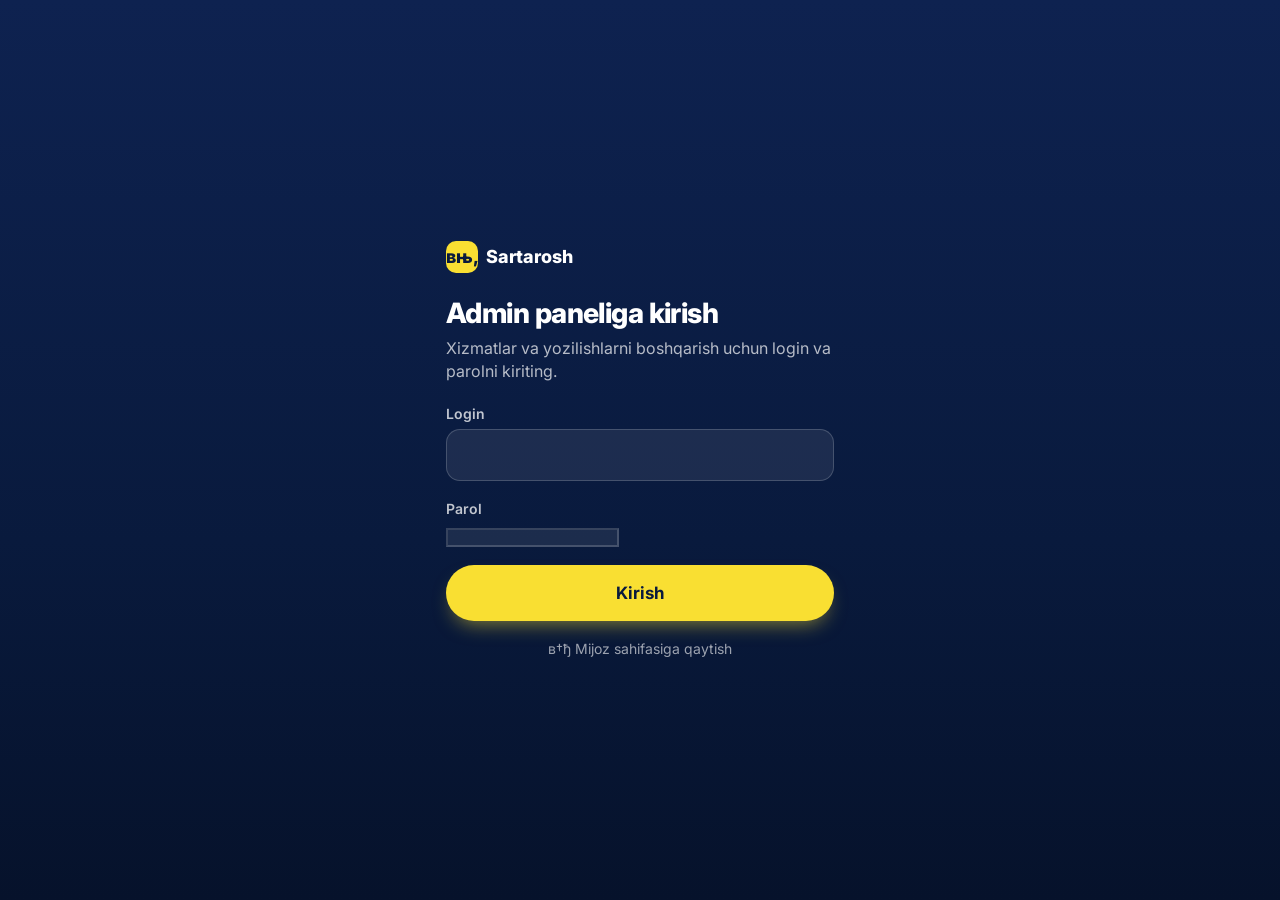
==== admin.html @ 55377b4f "Simplify: static site for GitHub Pages, remove server" ====
﻿<!doctype html>
<html lang="uz">
<head>
<meta charset="utf-8">
<meta name="viewport" content="width=device-width, initial-scale=1">
<title>Admin kirish вЂ“ Sartarosh</title>
<link rel="preconnect" href="https://fonts.googleapis.com">
<link href="https://fonts.googleapis.com/css2?family=Inter:wght@400;500;600;700;800&display=swap" rel="stylesheet">
<link rel="stylesheet" href="style.css">
<link rel="stylesheet" href="admin.css">
</head>
<body class="login">
<main class="box">
  <div class="logo"><span class="mark">вњ‚</span>Sartarosh</div>
  <h1>Admin paneliga kirish</h1>
  <p class="lead">Xizmatlar va yozilishlarni boshqarish uchun login va parolni kiriting.</p>

  <form id="form" novalidate>
    <div class="field" id="f-login">
      <label for="login">Login</label>
      <input id="login" type="text" autocomplete="username" autocapitalize="none">
      <div class="err" hidden></div>
    </div>
    <div class="field" id="f-pass">
      <label for="pass">Parol</label>
      <input id="pass" type="password" autocomplete="current-password">
      <div class="err" hidden></div>
    </div>
    <div id="auth-err" class="err" hidden style="margin:-4px 0 14px;font-size:14px">Login yoki parol xato</div>
    <button type="submit" class="btn">Kirish</button>
  </form>
  <a class="back" href="index.html">в†ђ Mijoz sahifasiga qaytish</a>
</main>
<script src="data.js"></script>
<script src="admin-login.js"></script>
</body>
</html>
---- style.css ----
:root{
  --primary:#4359F5; --navy:#091A3D; --yellow:#F9DF32;
  --text:#0E1B3D; --muted:#6B7899; --line:#E4E9F5; --soft:#F3F5FD; --danger:#E5484D; --ok:#1FA971;
}
*{box-sizing:border-box;margin:0;padding:0}
body{font-family:'Inter',system-ui,sans-serif;color:var(--text);background:#fff;font-size:16px;line-height:1.4}
.wrap{max-width:560px;margin:0 auto;padding:0 16px}

.hero{background:linear-gradient(165deg,#5A70FA 0%,#4359F5 50%,#2E3FD0 100%);color:#fff;padding:20px 0 72px}
.logo{display:flex;align-items:center;gap:8px;font-weight:800;font-size:18px}
.logo .mark{width:32px;height:32px;border-radius:10px;background:var(--yellow);color:var(--navy);display:grid;place-items:center}
.hero h1{font-size:28px;line-height:1.15;font-weight:800;letter-spacing:-.02em;margin:22px 0 8px}
.hero p{color:rgba(255,255,255,.85)}

.card{background:#fff;border-radius:24px;padding:20px;margin:-48px 0 40px;box-shadow:0 24px 40px -16px rgba(9,26,61,.28),0 0 0 1px var(--line)}
.field{margin-bottom:18px}
label{display:block;font-size:14px;font-weight:600;margin-bottom:6px}
input[type=text],input[type=tel],input[type=date]{
  width:100%;height:52px;border:1.5px solid var(--line);border-radius:14px;padding:0 14px;font:500 16px 'Inter';color:var(--text);background:#fff}
input:focus{outline:none;border-color:var(--primary);box-shadow:0 0 0 3px rgba(67,89,245,.18)}
.field.bad input{border-color:var(--danger)}
.err{color:var(--danger);font-size:13px;font-weight:500;margin-top:6px}
.err.big{font-size:14px;background:#FDECEC;border-radius:12px;padding:10px 12px;margin:0 0 12px}

.services{display:grid;gap:8px}
.svc{display:flex;justify-content:space-between;align-items:center;gap:12px;text-align:left;width:100%;
  border:1.5px solid var(--line);background:#fff;border-radius:14px;padding:12px 14px;font:inherit;color:inherit;cursor:pointer}
.svc b{display:block;font-size:15px}
.svc small{color:var(--muted);font-size:13px}
.svc .p{font-weight:700;color:var(--primary);white-space:nowrap}
.svc[aria-checked=true]{border-color:var(--primary);background:#EEF1FE}
.field.bad .services{outline:1.5px solid var(--danger);outline-offset:3px;border-radius:14px}
.empty{color:var(--muted);font-size:14px}

.slots{display:grid;grid-template-columns:repeat(4,1fr);gap:8px}
.slot{height:46px;border-radius:12px;border:1.5px solid var(--line);background:#fff;font:600 15px 'Inter';color:var(--text);cursor:pointer}
.slot[aria-checked=true]{background:var(--primary);border-color:var(--primary);color:#fff}
.slot:disabled{background:var(--soft);color:#B5BDD6;border-color:transparent;text-decoration:line-through;cursor:not-allowed}

.btn{display:flex;align-items:center;justify-content:center;width:100%;height:56px;border:0;border-radius:30px;
  background:var(--primary);color:#fff;font:700 17px 'Inter';cursor:pointer;box-shadow:0 10px 20px -8px rgba(67,89,245,.6)}
.btn:active{transform:translateY(1px)}
.btn.ghost{background:#fff;color:var(--primary);border:1.5px solid var(--primary);box-shadow:none}
button:focus-visible{outline:3px solid rgba(67,89,245,.4);outline-offset:2px}

.overlay{position:fixed;inset:0;background:rgba(9,26,61,.55);display:flex;align-items:flex-end;justify-content:center;padding:0;z-index:10}
.overlay[hidden]{display:none}
.dialog{background:#fff;width:100%;max-width:480px;border-radius:28px 28px 0 0;padding:24px 20px 20px;max-height:92vh;overflow:auto}
.dialog h2{font-size:22px;font-weight:800;margin-bottom:14px}
.sum{margin-bottom:16px}
.sum div{display:flex;justify-content:space-between;gap:16px;padding:10px 0;border-bottom:1px solid var(--line)}
.sum dt{color:var(--muted);font-size:14px}
.sum dd{font-weight:600;text-align:right}
.sum .total dd{color:var(--primary);font-size:18px;font-weight:800}
.sum .total{border-bottom:0}
.actions{display:grid;grid-template-columns:1fr 1fr;gap:10px}
.tick{width:64px;height:64px;border-radius:50%;background:#DDF5EA;color:var(--ok);display:grid;place-items:center;font-size:32px;font-weight:800;margin:0 auto 14px}
#m-done{text-align:center}
#m-done p{color:var(--muted);margin:-4px 0 18px}

@media (min-width:600px){
  .overlay{align-items:center;padding:16px}
  .dialog{border-radius:28px}
}
@media (max-width:360px){.slots{grid-template-columns:repeat(3,1fr)}.actions{grid-template-columns:1fr}}
---- admin.css ----
/* Admin sahifalari (style.css ustiga qo'shimcha) */
.btn.sm{height:42px;width:auto;padding:0 18px;font-size:14px;box-shadow:none}
.btn.danger{background:var(--danger);box-shadow:none}
.btn.ghost.sm{border-width:1.5px}

/* --- Kirish sahifasi --- */
body.login{min-height:100vh;background:linear-gradient(180deg,#0E2250 0%,#091A3D 60%,#06122B 100%);color:#fff;display:flex;flex-direction:column}
.login .box{width:100%;max-width:420px;margin:auto;padding:24px 16px}
.login .logo .mark{background:var(--yellow)}
.login h1{font-size:28px;line-height:1.15;font-weight:800;letter-spacing:-.02em;margin:24px 0 8px}
.login .lead{color:rgba(255,255,255,.7);margin-bottom:22px}
.login label{color:rgba(255,255,255,.75)}
.login input{background:rgba(255,255,255,.08);border-color:rgba(255,255,255,.18);color:#fff}
.login input::placeholder{color:rgba(255,255,255,.4)}
.login .field.bad input{border-color:#FF8A8E}
.login .err{color:#FF8A8E}
.login .btn{background:var(--yellow);color:var(--navy);box-shadow:0 10px 20px -8px rgba(249,223,50,.55)}
.login .back{display:block;text-align:center;margin-top:18px;color:rgba(255,255,255,.6);font-size:14px;text-decoration:none}

/* --- Panel --- */
.bar{border-bottom:1px solid var(--line);background:#fff;position:sticky;top:0;z-index:5}
.bar .wrap{display:flex;align-items:center;justify-content:space-between;height:64px}
.bar .logo .mark{background:var(--primary);color:#fff}
.page{max-width:900px;margin:0 auto;padding:20px 16px 48px}
.tabs{display:flex;background:var(--soft);border-radius:16px;padding:4px;margin-bottom:20px}
.tabs button{flex:1;height:46px;border:0;border-radius:13px;background:none;font:600 15px 'Inter';color:var(--muted);cursor:pointer}
.tabs button[aria-selected=true]{background:#fff;color:var(--primary);box-shadow:0 2px 8px rgba(9,26,61,.1)}
.head{display:flex;justify-content:space-between;align-items:center;gap:12px;margin-bottom:14px}
.head h2{font-size:20px;font-weight:800}

.list{display:grid;gap:10px}
.item{display:flex;align-items:center;gap:12px;border:1.5px solid var(--line);border-radius:16px;padding:14px}
.item .t{flex:1;min-width:0}
.item .t b{display:block;font-size:16px;overflow-wrap:anywhere}
.item .t small{color:var(--muted);font-size:13px}
.item .price{font-weight:700;color:var(--primary);white-space:nowrap}
.acts{display:flex;gap:8px}
.ib{width:42px;height:42px;border-radius:12px;border:0;background:var(--soft);color:var(--primary);font-size:13px;font-weight:700;cursor:pointer}
.ib.d{background:#FDECEC;color:var(--danger)}

.tablewrap{overflow-x:auto;border:1.5px solid var(--line);border-radius:16px}
table{width:100%;border-collapse:collapse;min-width:640px;font-size:14px}
th{background:var(--soft);text-align:left;font-weight:600;color:var(--muted);font-size:13px}
th,td{padding:12px 14px;border-bottom:1px solid var(--line);white-space:nowrap}
tr:last-child td{border-bottom:0}
td.num,th.num{text-align:right}

.form-modal{display:grid;gap:0}
.dialog .field{margin-bottom:14px}
.dialog p.msg{color:var(--muted);margin-bottom:16px}
.toast{position:fixed;left:50%;bottom:20px;transform:translateX(-50%);background:var(--navy);color:#fff;padding:12px 18px;border-radius:14px;font-weight:600;z-index:20}
.toast[hidden]{display:none}
@media (max-width:480px){.item{flex-wrap:wrap}.item .price{order:3}}
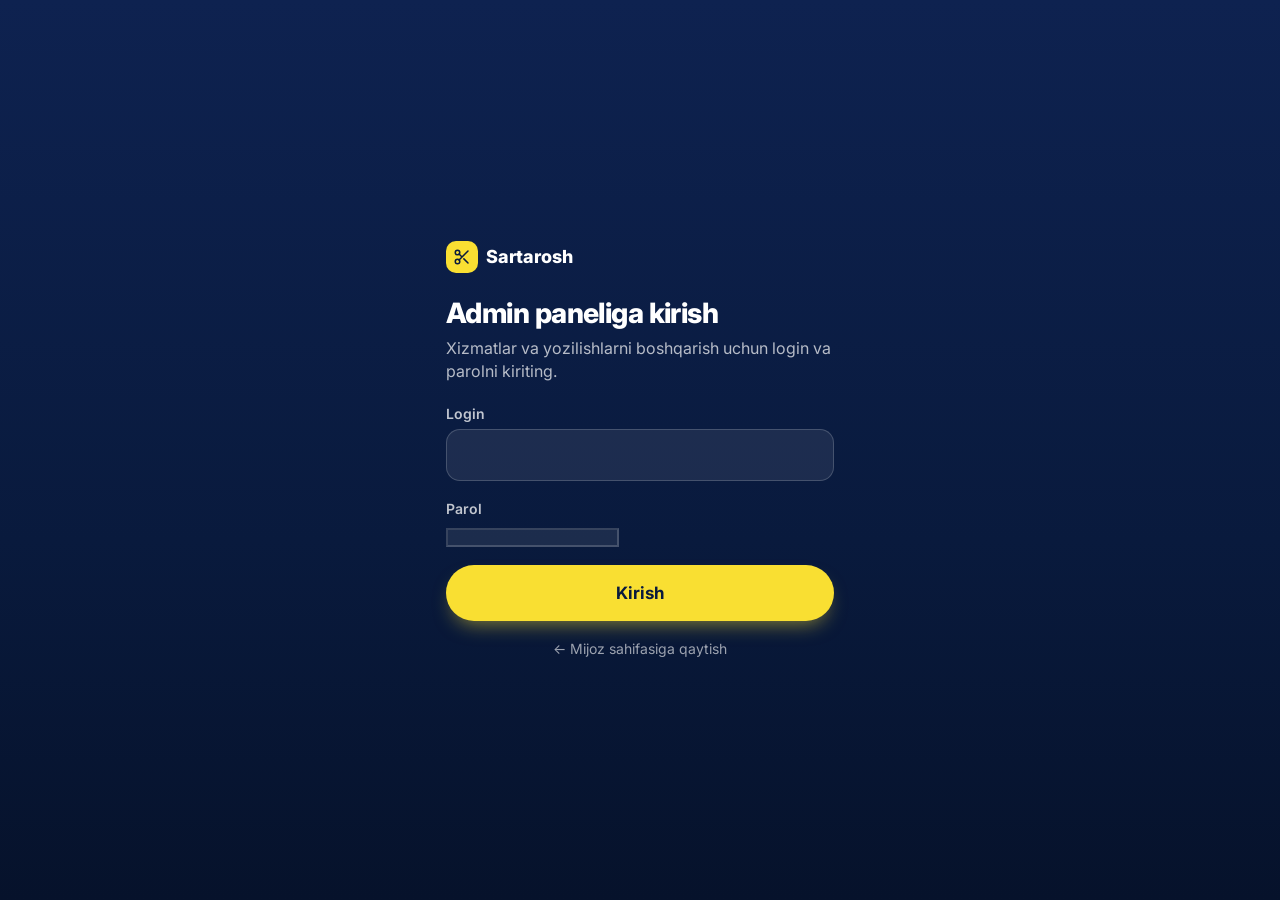
==== commit 9f0864c7: "Replace broken logo glyph with SVG icon, fix text encoding" ====
--- a/admin.html
+++ b/admin.html
@@ -3,7 +3,7 @@
 <head>
 <meta charset="utf-8">
 <meta name="viewport" content="width=device-width, initial-scale=1">
-<title>Admin kirish вЂ“ Sartarosh</title>
+<title>Admin kirish - Sartarosh</title>
 <link rel="preconnect" href="https://fonts.googleapis.com">
 <link href="https://fonts.googleapis.com/css2?family=Inter:wght@400;500;600;700;800&display=swap" rel="stylesheet">
 <link rel="stylesheet" href="style.css">
@@ -11,7 +11,7 @@
 </head>
 <body class="login">
 <main class="box">
-  <div class="logo"><span class="mark">вњ‚</span>Sartarosh</div>
+  <div class="logo"><span class="mark"><svg viewBox="0 0 24 24"><circle cx="6" cy="6" r="3"/><circle cx="6" cy="18" r="3"/><path d="M20 4 8.1 15.9M14.5 14.5 20 20M8.1 8.1 12 12"/></svg></span>Sartarosh</div>
   <h1>Admin paneliga kirish</h1>
   <p class="lead">Xizmatlar va yozilishlarni boshqarish uchun login va parolni kiriting.</p>
 
@@ -29,7 +29,7 @@
     <div id="auth-err" class="err" hidden style="margin:-4px 0 14px;font-size:14px">Login yoki parol xato</div>
     <button type="submit" class="btn">Kirish</button>
   </form>
-  <a class="back" href="index.html">в†ђ Mijoz sahifasiga qaytish</a>
+  <a class="back" href="index.html">&larr; Mijoz sahifasiga qaytish</a>
 </main>
 <script src="data.js"></script>
 <script src="admin-login.js"></script>
--- a/style.css
+++ b/style.css
@@ -9,6 +9,8 @@
 .hero{background:linear-gradient(165deg,#5A70FA 0%,#4359F5 50%,#2E3FD0 100%);color:#fff;padding:20px 0 72px}
 .logo{display:flex;align-items:center;gap:8px;font-weight:800;font-size:18px}
 .logo .mark{width:32px;height:32px;border-radius:10px;background:var(--yellow);color:var(--navy);display:grid;place-items:center}
+.logo .mark svg,.tick svg{width:18px;height:18px;stroke:currentColor;fill:none;stroke-width:2;stroke-linecap:round;stroke-linejoin:round}
+.tick svg{width:32px;height:32px;stroke-width:2.5}
 .hero h1{font-size:28px;line-height:1.15;font-weight:800;letter-spacing:-.02em;margin:22px 0 8px}
 .hero p{color:rgba(255,255,255,.85)}
 
